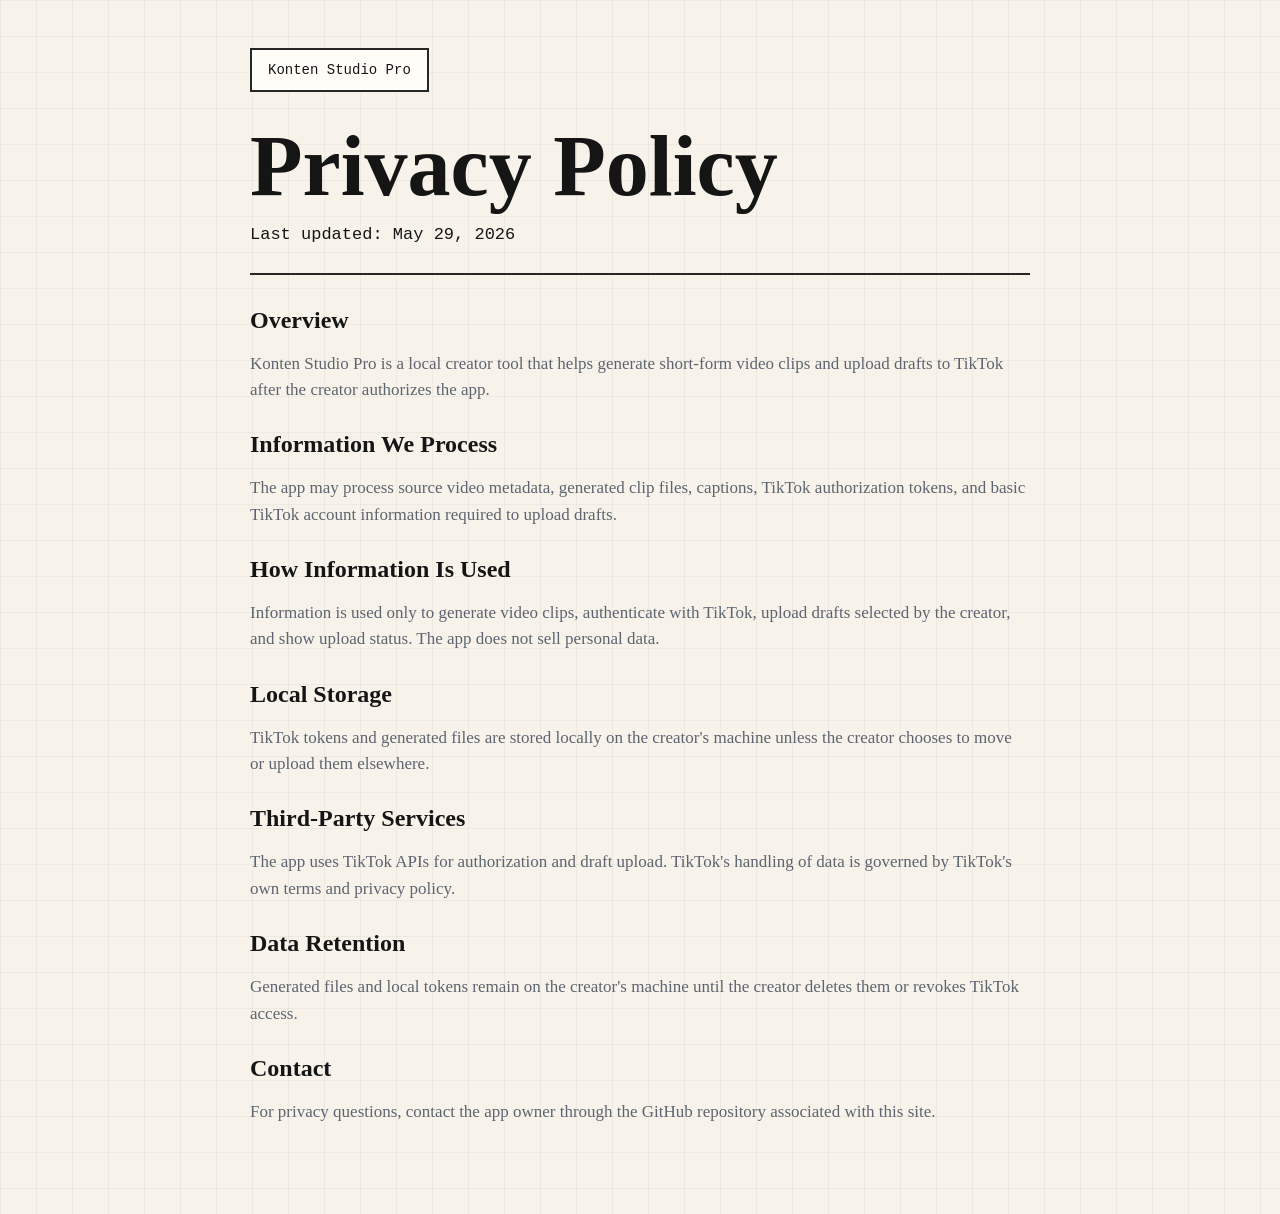
==== privacy/index.html @ f7a74d55 "Add Konten Studio Pro site" ====
<!doctype html>
<html lang="en">
  <head>
    <meta charset="utf-8" />
    <meta name="viewport" content="width=device-width, initial-scale=1" />
    <title>Privacy Policy - Konten Studio Pro</title>
    <link rel="stylesheet" href="../styles.css" />
  </head>
  <body>
    <main class="document">
      <a class="back" href="../">Konten Studio Pro</a>
      <h1>Privacy Policy</h1>
      <p class="updated">Last updated: May 29, 2026</p>

      <h2>Overview</h2>
      <p>
        Konten Studio Pro is a local creator tool that helps generate short-form
        video clips and upload drafts to TikTok after the creator authorizes the
        app.
      </p>

      <h2>Information We Process</h2>
      <p>
        The app may process source video metadata, generated clip files,
        captions, TikTok authorization tokens, and basic TikTok account
        information required to upload drafts.
      </p>

      <h2>How Information Is Used</h2>
      <p>
        Information is used only to generate video clips, authenticate with
        TikTok, upload drafts selected by the creator, and show upload status.
        The app does not sell personal data.
      </p>

      <h2>Local Storage</h2>
      <p>
        TikTok tokens and generated files are stored locally on the creator's
        machine unless the creator chooses to move or upload them elsewhere.
      </p>

      <h2>Third-Party Services</h2>
      <p>
        The app uses TikTok APIs for authorization and draft upload. TikTok's
        handling of data is governed by TikTok's own terms and privacy policy.
      </p>

      <h2>Data Retention</h2>
      <p>
        Generated files and local tokens remain on the creator's machine until
        the creator deletes them or revokes TikTok access.
      </p>

      <h2>Contact</h2>
      <p>
        For privacy questions, contact the app owner through the GitHub
        repository associated with this site.
      </p>
    </main>
  </body>
</html>
---- styles.css ----
:root {
  color-scheme: light;
  --ink: #151515;
  --muted: #5d6470;
  --paper: #f7f3ea;
  --panel: #fffdf8;
  --line: #262626;
  --accent: #e21d48;
  --blue: #1c6dd0;
  --green: #087f5b;
}

* {
  box-sizing: border-box;
}

body {
  margin: 0;
  min-height: 100vh;
  color: var(--ink);
  font-family: Georgia, "Times New Roman", serif;
  background:
    linear-gradient(90deg, rgba(21, 21, 21, 0.04) 1px, transparent 1px),
    linear-gradient(rgba(21, 21, 21, 0.04) 1px, transparent 1px),
    var(--paper);
  background-size: 36px 36px;
}

a {
  color: inherit;
}

.shell {
  width: min(1120px, calc(100% - 32px));
  margin: 0 auto;
  padding: 56px 0;
}

.hero {
  min-height: 64vh;
  display: grid;
  align-content: center;
  border-top: 2px solid var(--line);
  border-bottom: 2px solid var(--line);
  padding: clamp(48px, 8vw, 96px) 0;
  position: relative;
}

.mark {
  width: 124px;
  height: 124px;
  border: 2px solid var(--line);
  display: grid;
  grid-template-columns: repeat(3, 1fr);
  align-items: end;
  gap: 8px;
  padding: 16px;
  margin-bottom: 32px;
  background: var(--panel);
}

.mark span {
  display: block;
  border: 2px solid var(--line);
  background: var(--accent);
}

.mark span:nth-child(1) {
  height: 38px;
  background: var(--blue);
}

.mark span:nth-child(2) {
  height: 74px;
  background: var(--accent);
}

.mark span:nth-child(3) {
  height: 54px;
  background: var(--green);
}

.eyebrow {
  margin: 0 0 12px;
  font-family: "Courier New", monospace;
  font-size: 14px;
  text-transform: uppercase;
  letter-spacing: 0;
}

h1 {
  margin: 0;
  font-size: clamp(48px, 10vw, 132px);
  line-height: 0.9;
  letter-spacing: 0;
}

.lede {
  max-width: 760px;
  margin: 28px 0 0;
  font-size: clamp(20px, 3vw, 31px);
  line-height: 1.25;
}

.actions {
  display: flex;
  flex-wrap: wrap;
  gap: 12px;
  margin-top: 32px;
}

.actions a,
.back {
  display: inline-block;
  border: 2px solid var(--line);
  background: var(--panel);
  padding: 12px 16px;
  text-decoration: none;
  font-family: "Courier New", monospace;
  font-size: 14px;
}

.actions a:hover,
.back:hover {
  background: var(--ink);
  color: var(--paper);
}

.workflow {
  display: grid;
  grid-template-columns: repeat(3, 1fr);
  gap: 16px;
  padding: 32px 0 0;
}

.workflow article {
  min-height: 220px;
  border: 2px solid var(--line);
  background: var(--panel);
  padding: 24px;
}

.workflow strong {
  display: inline-grid;
  place-items: center;
  width: 40px;
  height: 40px;
  margin-bottom: 24px;
  border: 2px solid var(--line);
  font-family: "Courier New", monospace;
  background: var(--accent);
  color: white;
}

.workflow h2,
.document h2 {
  margin: 0 0 10px;
  font-size: 24px;
}

.workflow p,
.document p {
  color: var(--muted);
  font-size: 17px;
  line-height: 1.55;
}

.document {
  width: min(780px, calc(100% - 32px));
  margin: 0 auto;
  padding: 48px 0 72px;
}

.document h1 {
  margin-top: 36px;
  font-size: clamp(44px, 8vw, 86px);
}

.updated {
  font-family: "Courier New", monospace;
  color: var(--ink) !important;
  border-bottom: 2px solid var(--line);
  padding-bottom: 24px;
  margin-bottom: 32px;
}

.document h2 {
  margin-top: 28px;
}

@media (max-width: 760px) {
  .shell {
    padding: 32px 0;
  }

  .workflow {
    grid-template-columns: 1fr;
  }

  .workflow article {
    min-height: auto;
  }
}
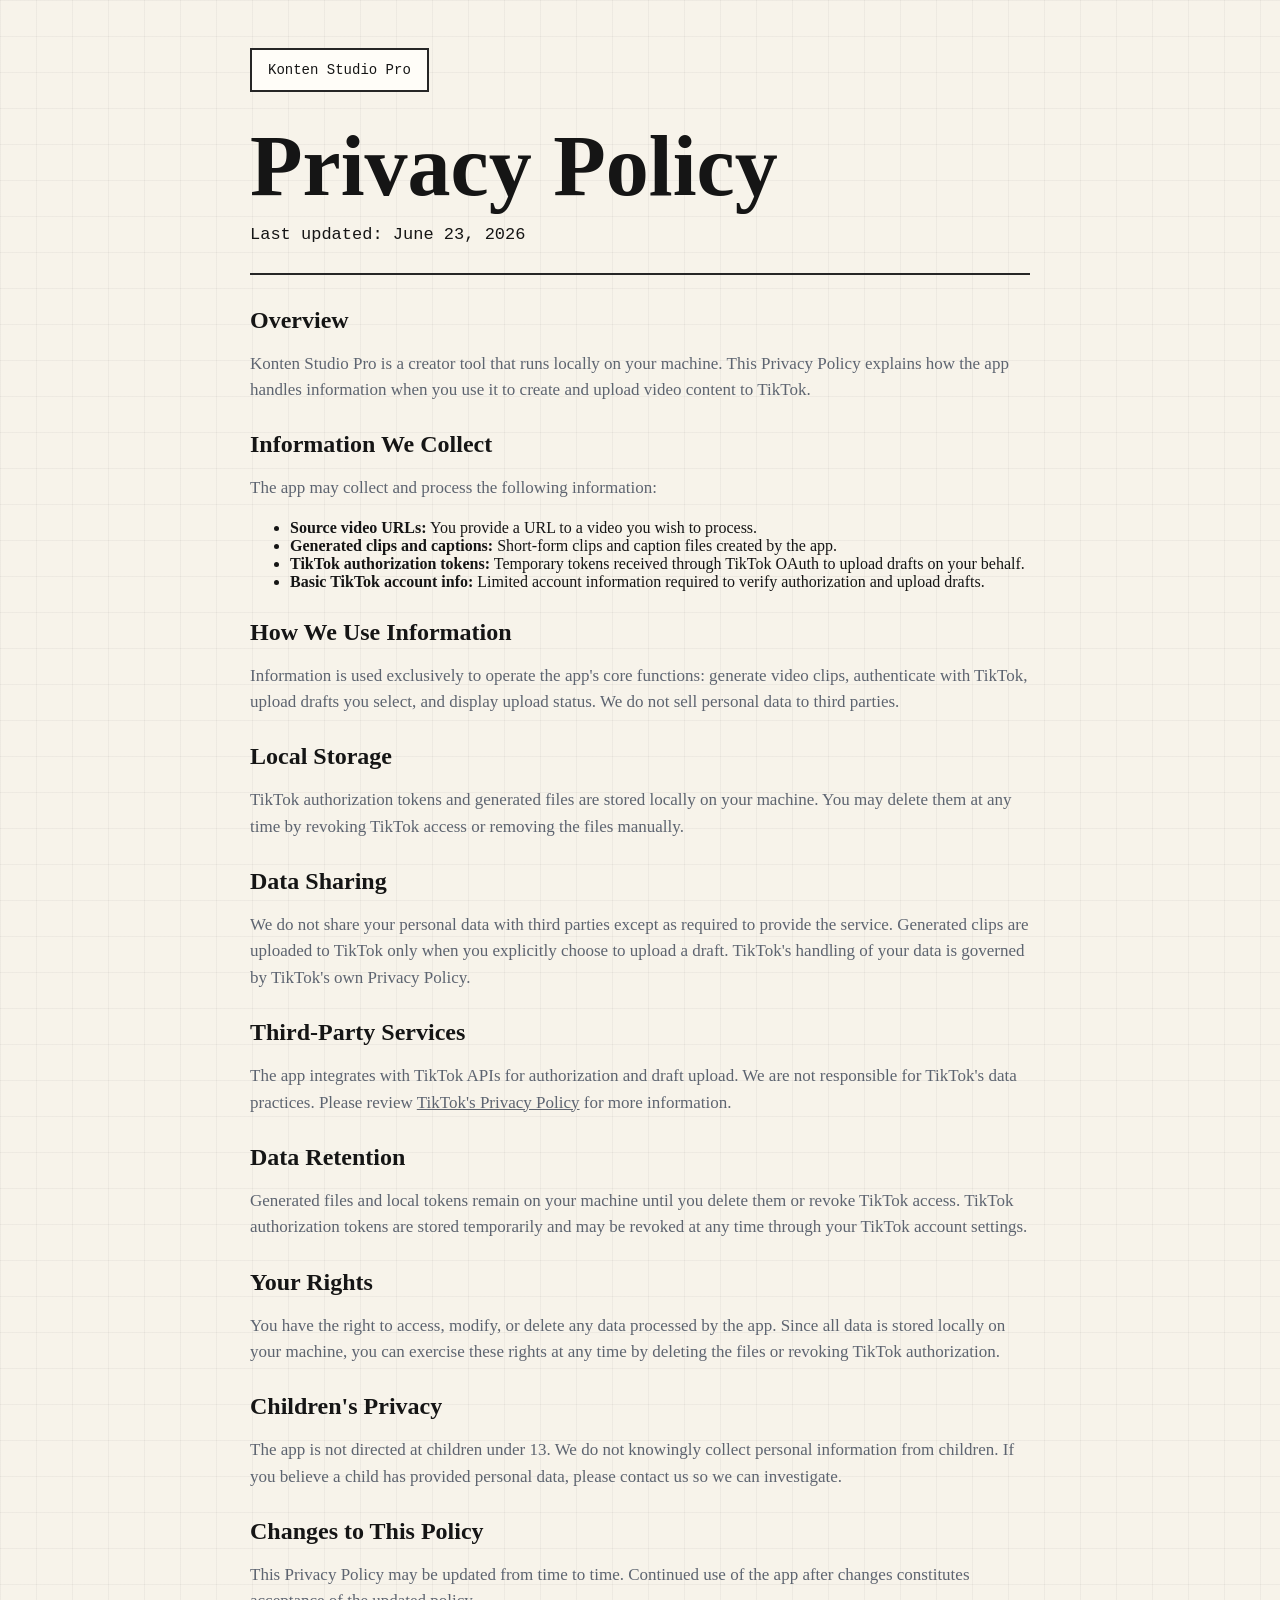
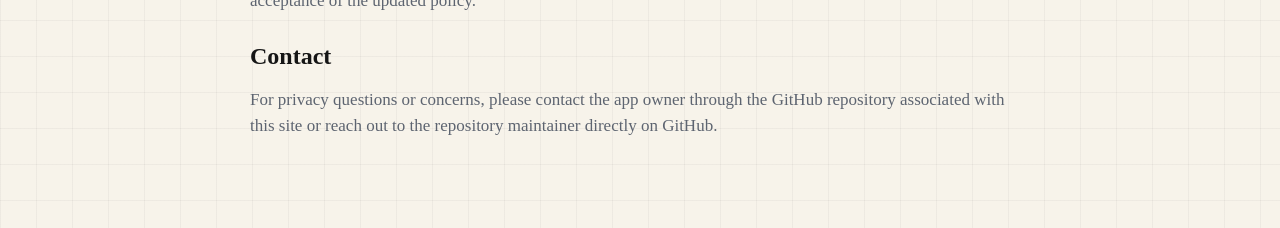
==== commit f0ab5139: "enhance: improve ToS and Privacy Policy with comprehensive sections for TikTok review" ====
--- a/privacy/index.html
+++ b/privacy/index.html
@@ -4,57 +4,95 @@
     <meta charset="utf-8" />
     <meta name="viewport" content="width=device-width, initial-scale=1" />
     <title>Privacy Policy - Konten Studio Pro</title>
+    <link rel="icon" type="image/png" href="../favicon.png" />
     <link rel="stylesheet" href="../styles.css" />
   </head>
   <body>
     <main class="document">
       <a class="back" href="../">Konten Studio Pro</a>
       <h1>Privacy Policy</h1>
-      <p class="updated">Last updated: May 29, 2026</p>
+      <p class="updated">Last updated: June 23, 2026</p>
 
       <h2>Overview</h2>
       <p>
-        Konten Studio Pro is a local creator tool that helps generate short-form
-        video clips and upload drafts to TikTok after the creator authorizes the
-        app.
+        Konten Studio Pro is a creator tool that runs locally on your machine.
+        This Privacy Policy explains how the app handles information when you
+        use it to create and upload video content to TikTok.
       </p>
 
-      <h2>Information We Process</h2>
+      <h2>Information We Collect</h2>
+      <p>The app may collect and process the following information:</p>
+      <ul>
+        <li><strong>Source video URLs:</strong> You provide a URL to a video you wish to process.</li>
+        <li><strong>Generated clips and captions:</strong> Short-form clips and caption files created by the app.</li>
+        <li><strong>TikTok authorization tokens:</strong> Temporary tokens received through TikTok OAuth to upload drafts on your behalf.</li>
+        <li><strong>Basic TikTok account info:</strong> Limited account information required to verify authorization and upload drafts.</li>
+      </ul>
+
+      <h2>How We Use Information</h2>
       <p>
-        The app may process source video metadata, generated clip files,
-        captions, TikTok authorization tokens, and basic TikTok account
-        information required to upload drafts.
-      </p>
-
-      <h2>How Information Is Used</h2>
-      <p>
-        Information is used only to generate video clips, authenticate with
-        TikTok, upload drafts selected by the creator, and show upload status.
-        The app does not sell personal data.
+        Information is used exclusively to operate the app's core functions:
+        generate video clips, authenticate with TikTok, upload drafts you select,
+        and display upload status. We do not sell personal data to third parties.
       </p>
 
       <h2>Local Storage</h2>
       <p>
-        TikTok tokens and generated files are stored locally on the creator's
-        machine unless the creator chooses to move or upload them elsewhere.
+        TikTok authorization tokens and generated files are stored locally on
+        your machine. You may delete them at any time by revoking TikTok access
+        or removing the files manually.
+      </p>
+
+      <h2>Data Sharing</h2>
+      <p>
+        We do not share your personal data with third parties except as required
+        to provide the service. Generated clips are uploaded to TikTok only when
+        you explicitly choose to upload a draft. TikTok's handling of your data
+        is governed by TikTok's own Privacy Policy.
       </p>
 
       <h2>Third-Party Services</h2>
       <p>
-        The app uses TikTok APIs for authorization and draft upload. TikTok's
-        handling of data is governed by TikTok's own terms and privacy policy.
+        The app integrates with TikTok APIs for authorization and draft upload.
+        We are not responsible for TikTok's data practices. Please review
+        <a href="https://www.tiktok.com/legal/privacy-policy">TikTok's Privacy Policy</a>
+        for more information.
       </p>
 
       <h2>Data Retention</h2>
       <p>
-        Generated files and local tokens remain on the creator's machine until
-        the creator deletes them or revokes TikTok access.
+        Generated files and local tokens remain on your machine until you delete
+        them or revoke TikTok access. TikTok authorization tokens are stored
+        temporarily and may be revoked at any time through your TikTok account
+        settings.
+      </p>
+
+      <h2>Your Rights</h2>
+      <p>
+        You have the right to access, modify, or delete any data processed by
+        the app. Since all data is stored locally on your machine, you can
+        exercise these rights at any time by deleting the files or revoking
+        TikTok authorization.
+      </p>
+
+      <h2>Children's Privacy</h2>
+      <p>
+        The app is not directed at children under 13. We do not knowingly collect
+        personal information from children. If you believe a child has provided
+        personal data, please contact us so we can investigate.
+      </p>
+
+      <h2>Changes to This Policy</h2>
+      <p>
+        This Privacy Policy may be updated from time to time. Continued use of
+        the app after changes constitutes acceptance of the updated policy.
       </p>
 
       <h2>Contact</h2>
       <p>
-        For privacy questions, contact the app owner through the GitHub
-        repository associated with this site.
+        For privacy questions or concerns, please contact the app owner through
+        the GitHub repository associated with this site or reach out to
+        the repository maintainer directly on GitHub.
       </p>
     </main>
   </body>
--- a/styles.css
+++ b/styles.css
@@ -80,6 +80,13 @@
   background: var(--green);
 }
 
+.app-logo {
+  width: 80px;
+  height: 80px;
+  margin-bottom: 16px;
+  border-radius: 16px;
+
+}
 .eyebrow {
   margin: 0 0 12px;
   font-family: "Courier New", monospace;
